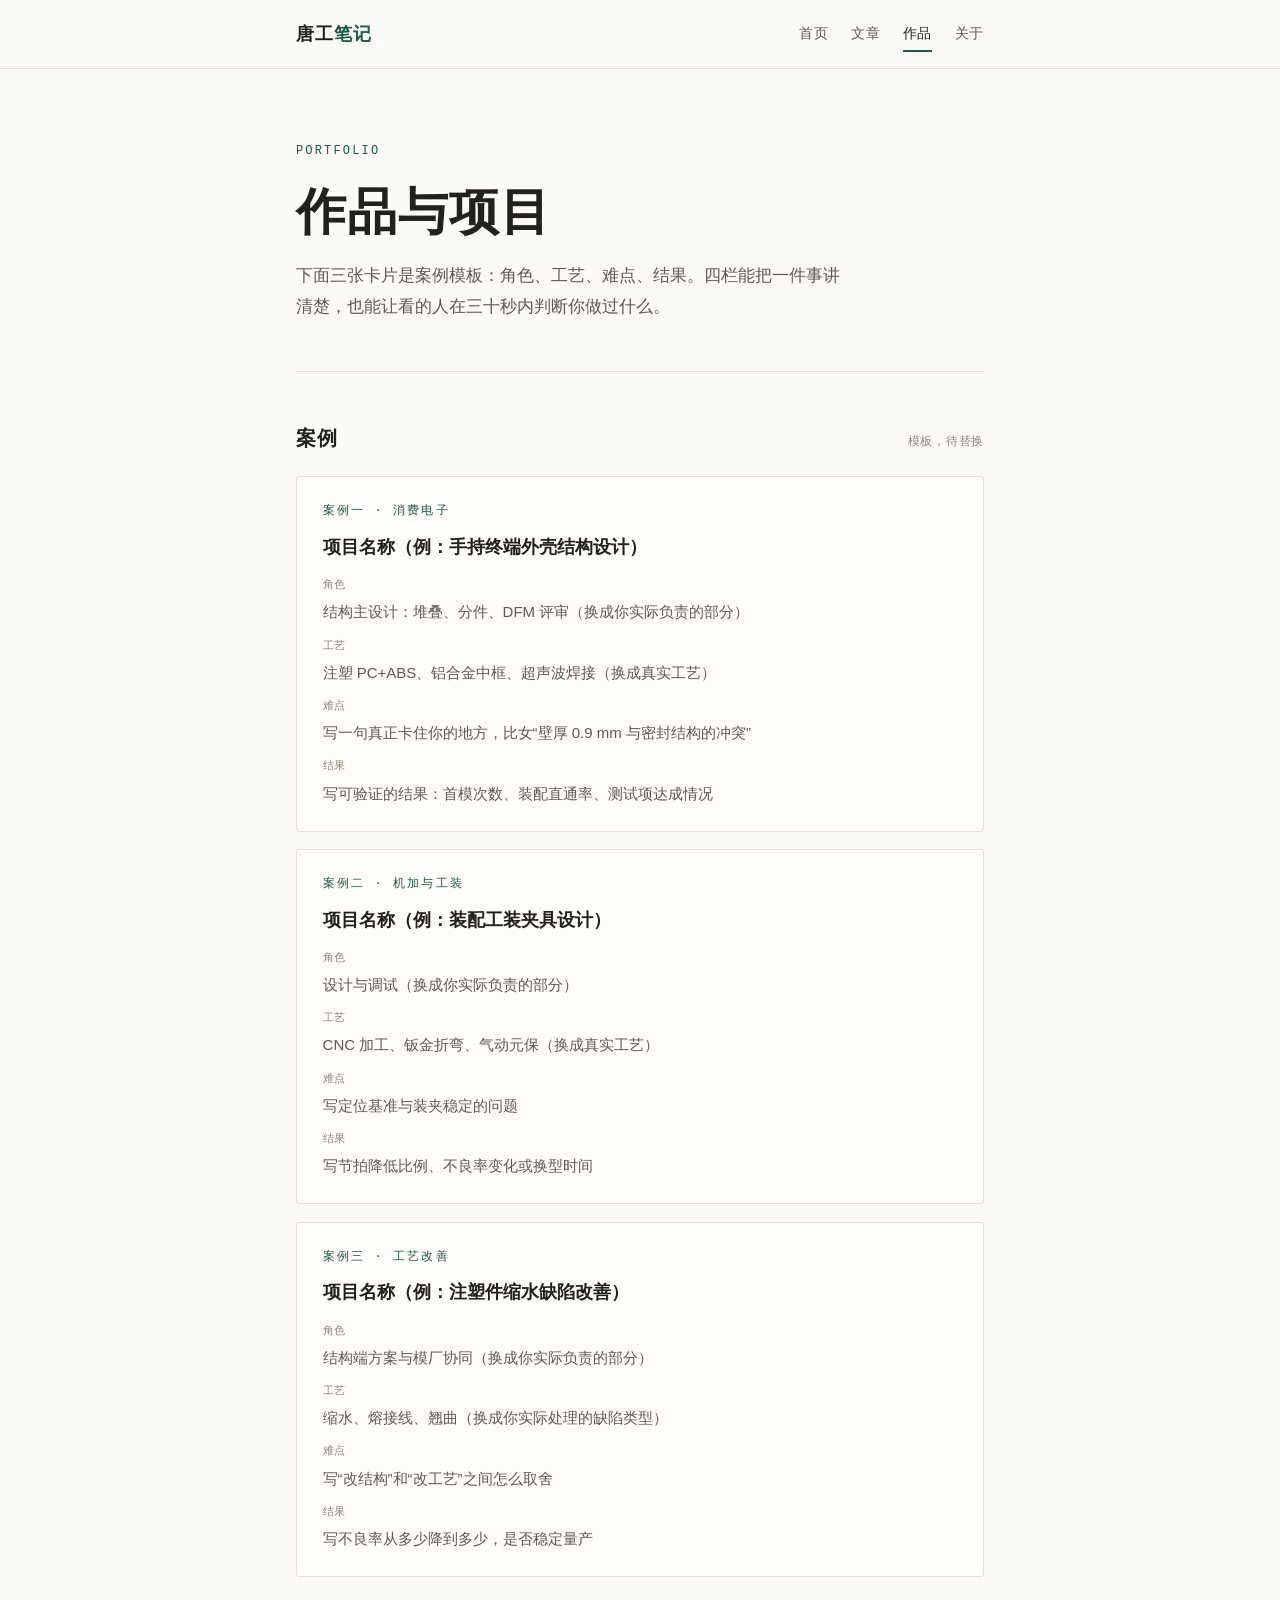
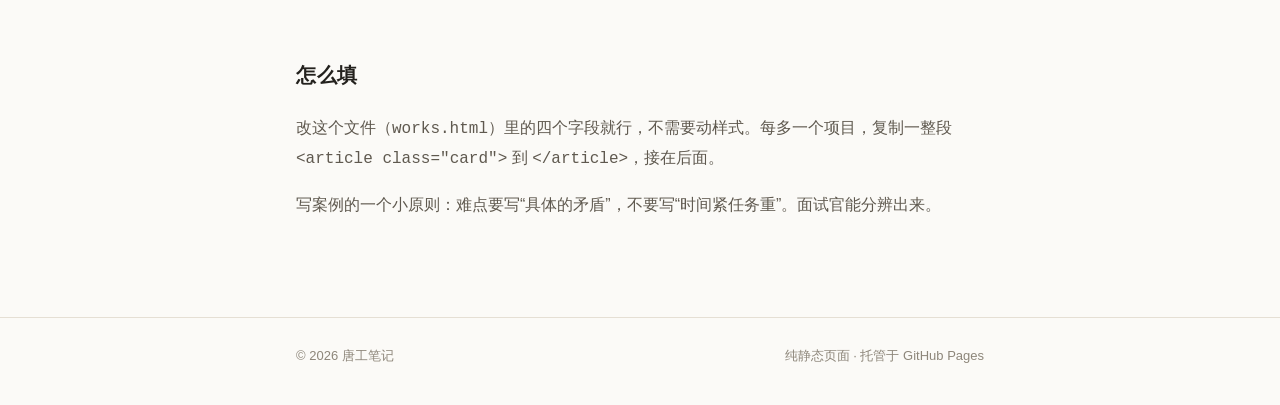
==== works.html @ 113ba705 "新增作品页、关于页与 404 页" ====
<!DOCTYPE html>
<html lang="zh-CN">
<head>
  <meta charset="utf-8">
  <meta name="viewport" content="width=device-width, initial-scale=1">
  <title>作品 · 唐工笔记</title>
  <meta name="description" content="项目案例模板：角色、工艺、难点、结果。">
  <link rel="icon" href="assets/favicon.svg" type="image/svg+xml">
  <link rel="stylesheet" href="assets/style.css">
</head>
<body>
  <header class="site-header">
    <div class="wrap">
      <a class="brand" href="index.html">唐工<span>笔记</span></a>
      <nav class="nav">
        <a href="index.html">首页</a>
        <a href="writing.html">文章</a>
        <a class="on" href="works.html">作品</a>
        <a href="about.html">关于</a>
      </nav>
    </div>
  </header>

  <main class="wrap">
    <section class="hero">
      <p class="kicker">Portfolio</p>
      <h1>作品与项目</h1>
      <p class="lede">下面三张卡片是案例模板：角色、工艺、难点、结果。四栏能把一件事讲清楚，也能让看的人在三十秒内判断你做过什么。</p>
    </section>

    <section class="section">
      <div class="section-head">
        <h2>案例</h2>
        <span style="font-family:var(--mono);font-size:.75rem;color:var(--ink-faint);letter-spacing:.06em">模板，待替换</span>
      </div>
      <div class="cards">
        <article class="card">
          <p class="kicker">案例一 · 消费电子</p>
          <h3>项目名称（例：手持终端外壳结构设计）</h3>
          <dl>
            <dt>角色</dt>
            <dd>结构主设计：堆叠、分件、DFM 评审（换成你实际负责的部分）</dd>
            <dt>工艺</dt>
            <dd>注塑 PC+ABS、铝合金中框、超声波焊接（换成真实工艺）</dd>
            <dt>难点</dt>
            <dd>写一句真正卡住你的地方，比女“壁厚 0.9 mm 与密封结构的冲突”</dd>
            <dt>结果</dt>
            <dd>写可验证的结果：首模次数、装配直通率、测试项达成情况</dd>
          </dl>
        </article>

        <article class="card">
          <p class="kicker">案例二 · 机加与工装</p>
          <h3>项目名称（例：装配工装夹具设计）</h3>
          <dl>
            <dt>角色</dt>
            <dd>设计与调试（换成你实际负责的部分）</dd>
            <dt>工艺</dt>
            <dd>CNC 加工、钣金折弯、气动元保（换成真实工艺）</dd>
            <dt>难点</dt>
            <dd>写定位基准与装夹稳定的问题</dd>
            <dt>结果</dt>
            <dd>写节拍降低比例、不良率变化或换型时间</dd>
          </dl>
        </article>

        <article class="card">
          <p class="kicker">案例三 · 工艺改善</p>
          <h3>项目名称（例：注塑件缩水缺陷改善）</h3>
          <dl>
            <dt>角色</dt>
            <dd>结构端方案与模厂协同（换成你实际负责的部分）</dd>
            <dt>工艺</dt>
            <dd>缩水、熔接线、翘曲（换成你实际处理的缺陷类型）</dd>
            <dt>难点</dt>
            <dd>写“改结构”和“改工艺”之间怎么取舍</dd>
            <dt>结果</dt>
            <dd>写不良率从多少降到多少，是否稳定量产</dd>
          </dl>
        </article>
      </div>
    </section>

    <section class="section">
      <div class="section-head">
        <h2>怎么填</h2>
      </div>
      <div class="simple">
        <p>改这个文件（<code>works.html</code>）里的四个字段就行，不需要动样式。每多一个项目，复制一整段 <code>&lt;article class="card"&gt;</code> 到 <code>&lt;/article&gt;</code>，接在后面。</p>
        <p>写案例的一个小原则：难点要写“具体的矛盾”，不要写“时间紧任务重”。面试官能分辨出来。</p>
      </div>
    </section>
  </main>

  <footer class="site-footer">
    <div class="wrap">
      <span>© 2026 唐工笔记</span>
      <span>纯静态页面 · 托管于 GitHub Pages</span>
    </div>
  </footer>
</body>
</html>
---- assets/style.css ----
/* 唐工笔记 —— 全站样式，零依赖 */

:root {
  --bg: #fbfaf7;
  --bg-sink: #f2efe8;
  --card: #fffdf9;
  --ink: #23211d;
  --ink-soft: #5f594f;
  --ink-faint: #8d867a;
  --rule: #e5dfd4;
  --accent: #1b5a4b;
  --accent-wash: #edf2ef;
  --serif: "Songti SC", "STSong", SimSun, "Noto Serif SC", Georgia, "Times New Roman", serif;
  --sans: -apple-system, BlinkMacSystemFont, "PingFang SC", "Hiragino Sans GB", "Microsoft YaHei", "Segoe UI", Roboto, sans-serif;
  --mono: ui-monospace, SFMono-Regular, "SF Mono", Menlo, Consolas, "Liberation Mono", monospace;
}

*, *::before, *::after { box-sizing: border-box; }

html { -webkit-text-size-adjust: 100%; }

body {
  margin: 0;
  background: var(--bg);
  color: var(--ink);
  font-family: var(--sans);
  font-size: 16px;
  line-height: 1.8;
  -webkit-font-smoothing: antialiased;
  text-rendering: optimizeLegibility;
}

a { color: inherit; text-decoration: none; }
img { max-width: 100%; height: auto; }

::selection { background: var(--accent-wash); }

.wrap {
  width: 100%;
  max-width: 46rem;
  margin: 0 auto;
  padding: 0 1.5rem;
}

/* ---------- 页头 ---------- */
.site-header {
  position: sticky;
  top: 0;
  z-index: 20;
  background: rgba(251, 250, 247, 0.92);
  backdrop-filter: blur(8px);
  -webkit-backdrop-filter: blur(8px);
  border-bottom: 1px solid var(--rule);
}
.site-header .wrap {
  display: flex;
  align-items: center;
  justify-content: space-between;
  gap: 1.5rem;
  min-height: 4.25rem;
}
.brand {
  font-family: var(--serif);
  font-size: 1.125rem;
  font-weight: 600;
  letter-spacing: 0.06em;
  white-space: nowrap;
}
.brand span { color: var(--accent); }

.nav {
  display: flex;
  gap: 1.4rem;
  font-size: 0.875rem;
  letter-spacing: 0.05em;
  color: var(--ink-soft);
}
.nav a { position: relative; padding: 0.25rem 0; }
.nav a:hover { color: var(--ink); }
.nav a.on { color: var(--ink); }
.nav a.on::after {
  content: "";
  position: absolute;
  left: 0;
  right: 0;
  bottom: -1px;
  height: 2px;
  background: var(--accent);
}

/* ---------- 首屏 ---------- */
.hero {
  padding: 4.5rem 0 3rem;
  border-bottom: 1px solid var(--rule);
}
.kicker {
  font-family: var(--mono);
  font-size: 0.75rem;
  letter-spacing: 0.18em;
  text-transform: uppercase;
  color: var(--accent);
  margin: 0 0 1.15rem;
}
.hero h1 {
  font-family: var(--serif);
  font-size: clamp(2.1rem, 5.6vw, 3.1rem);
  font-weight: 600;
  line-height: 1.3;
  letter-spacing: 0.02em;
  margin: 0 0 1rem;
}
.lede {
  font-size: 1.0625rem;
  color: var(--ink-soft);
  max-width: 34rem;
  margin: 0;
}

/* ---------- 分组 ---------- */
.section { padding: 3rem 0 1rem; }
.section-head {
  display: flex;
  align-items: baseline;
  justify-content: space-between;
  gap: 1rem;
  margin-bottom: 1.3rem;
}
.section-head h2 {
  font-family: var(--serif);
  font-size: 1.25rem;
  font-weight: 600;
  letter-spacing: 0.03em;
  margin: 0;
}
.section-head a {
  font-family: var(--mono);
  font-size: 0.75rem;
  letter-spacing: 0.08em;
  color: var(--ink-faint);
  white-space: nowrap;
}
.section-head a:hover { color: var(--accent); }

/* ---------- 文章列表 ---------- */
.posts { list-style: none; margin: 0; padding: 0; }
.posts li {
  display: grid;
  grid-template-columns: 6.5rem 1fr;
  gap: 1.25rem;
  padding: 1.2rem 0;
  border-bottom: 1px solid var(--rule);
  align-items: start;
}
.posts .date {
  font-family: var(--mono);
  font-size: 0.75rem;
  color: var(--ink-faint);
  padding-top: 0.4rem;
  letter-spacing: 0.02em;
  font-variant-numeric: tabular-nums;
}
.posts .t {
  font-family: var(--serif);
  font-size: 1.1875rem;
  line-height: 1.5;
  display: inline-block;
}
.posts .t:hover { color: var(--accent); }
.posts p {
  margin: 0.4rem 0 0;
  font-size: 0.9375rem;
  color: var(--ink-soft);
  line-height: 1.75;
}

.tag {
  display: inline-block;
  font-family: var(--mono);
  font-size: 0.6875rem;
  letter-spacing: 0.05em;
  color: var(--accent);
  background: var(--accent-wash);
  border-radius: 2px;
  padding: 0.05rem 0.4rem;
  margin-left: 0.4rem;
  vertical-align: 0.1em;
  white-space: nowrap;
}

/* ---------- 正文 ---------- */
.article { padding: 3.25rem 0 1rem; }
.article header {
  border-bottom: 1px solid var(--rule);
  padding-bottom: 1.6rem;
  margin-bottom: 2.2rem;
}
.article h1 {
  font-family: var(--serif);
  font-size: clamp(1.7rem, 4.2vw, 2.25rem);
  font-weight: 600;
  line-height: 1.45;
  letter-spacing: 0.01em;
  margin: 0.75rem 0 0.9rem;
}
.meta {
  font-family: var(--mono);
  font-size: 0.75rem;
  color: var(--ink-faint);
  letter-spacing: 0.04em;
  margin: 0;
}

.prose { font-size: 1.0625rem; line-height: 1.95; }
.prose > p { margin: 0 0 1.3rem; }
.prose h2 {
  font-family: var(--serif);
  font-size: 1.375rem;
  font-weight: 600;
  letter-spacing: 0.02em;
  margin: 2.6rem 0 0.9rem;
}
.prose h3 {
  font-size: 1.0625rem;
  font-weight: 600;
  margin: 1.9rem 0 0.6rem;
}
.prose ul, .prose ol { margin: 0 0 1.3rem; padding-left: 1.35rem; }
.prose li { margin: 0.35rem 0; }
.prose blockquote {
  margin: 1.7rem 0;
  padding: 0.95rem 1.2rem;
  background: var(--accent-wash);
  border-left: 2px solid var(--accent);
  color: var(--ink-soft);
  font-size: 0.9375rem;
  line-height: 1.85;
}
.prose blockquote p:last-child { margin: 0; }
.prose code {
  font-family: var(--mono);
  font-size: 0.875em;
  background: var(--bg-sink);
  padding: 0.12em 0.34em;
  border-radius: 2px;
}
.prose pre {
  background: var(--bg-sink);
  padding: 1rem 1.1rem;
  border-radius: 3px;
  overflow-x: auto;
  line-height: 1.65;
}
.prose pre code { background: none; padding: 0; }
.prose hr { border: none; border-top: 1px solid var(--rule); margin: 2.2rem 0; }

.post-foot {
  margin-top: 3rem;
  padding-top: 1.4rem;
  border-top: 1px solid var(--rule);
  display: flex;
  justify-content: space-between;
  gap: 1rem;
  font-size: 0.875rem;
}
.back { color: var(--ink-soft); }
.back:hover { color: var(--accent); }

/* ---------- 卡片 ---------- */
.cards { display: grid; gap: 1.1rem; padding-bottom: 1rem; }
.card {
  border: 1px solid var(--rule);
  background: var(--card);
  border-radius: 3px;
  padding: 1.5rem 1.6rem;
}
.card .kicker { margin-bottom: 0.5rem; }
.card h3 {
  font-family: var(--serif);
  font-size: 1.125rem;
  font-weight: 600;
  margin: 0 0 0.8rem;
}
.card dl { margin: 0; }
.card dt {
  font-family: var(--mono);
  font-size: 0.6875rem;
  letter-spacing: 0.08em;
  color: var(--ink-faint);
  margin-top: 0.7rem;
}
.card dd { margin: 0.15rem 0 0; font-size: 0.9375rem; color: var(--ink-soft); }

.simple { font-size: 1rem; color: var(--ink-soft); }
.simple p { margin: 0 0 1.1rem; }
.simple a { color: var(--accent); text-decoration: underline; text-underline-offset: 3px; }

/* ---------- 页脚 ---------- */
.site-footer {
  margin-top: 4rem;
  border-top: 1px solid var(--rule);
  padding: 1.6rem 0 2.5rem;
  font-size: 0.8125rem;
  color: var(--ink-faint);
}
.site-footer .wrap {
  display: flex;
  justify-content: space-between;
  gap: 1rem;
  flex-wrap: wrap;
}
.site-footer a:hover { color: var(--accent); }

/* ---------- 小屏 ---------- */
@media (max-width: 640px) {
  .wrap { padding: 0 1.15rem; }
  .site-header .wrap {
    flex-direction: column;
    align-items: flex-start;
    justify-content: center;
    min-height: 0;
    padding: 0.85rem 0;
    gap: 0.45rem;
  }
  .nav { gap: 1.15rem; font-size: 0.8125rem; }
  .hero { padding: 2.6rem 0 2rem; }
  .posts li { grid-template-columns: 1fr; gap: 0.2rem; }
  .posts .date { padding-top: 0; }
  .article { padding: 2.4rem 0 1rem; }
  .card { padding: 1.25rem 1.2rem; }
}
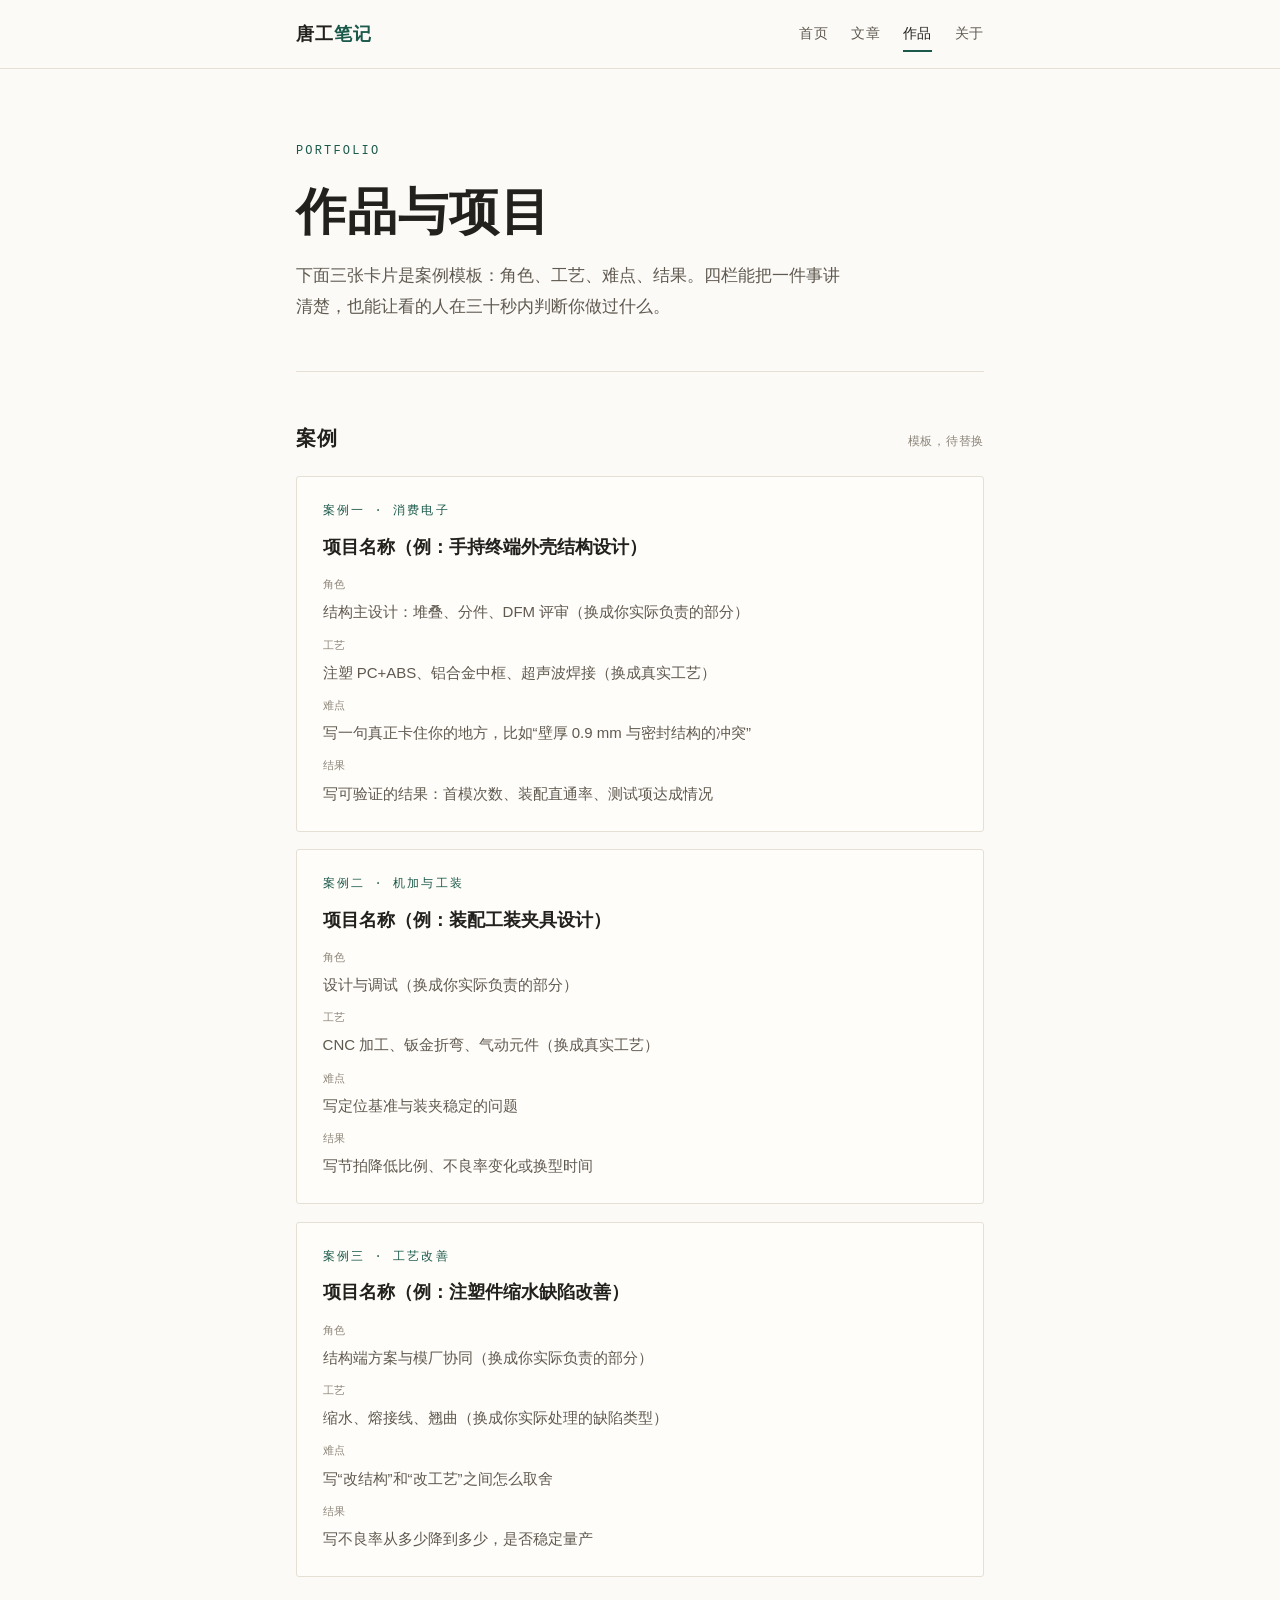
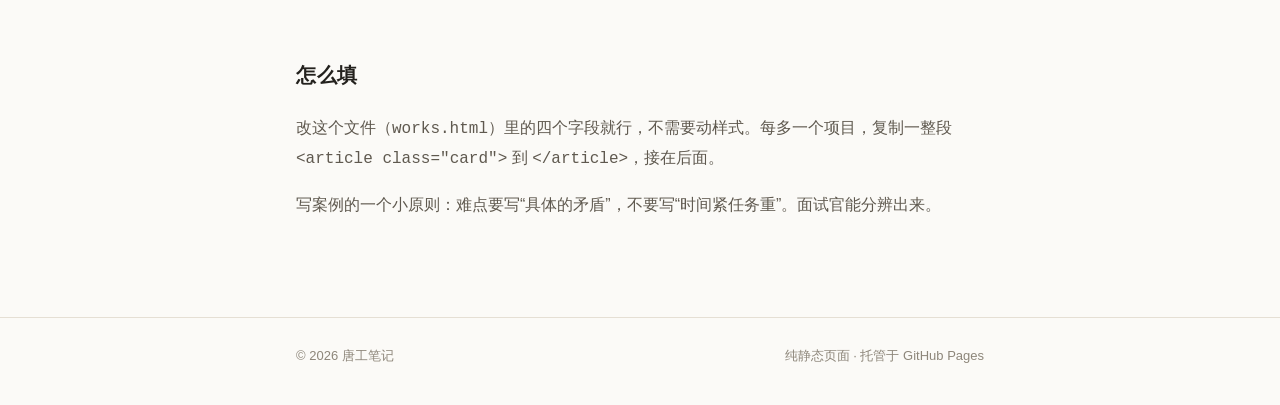
==== commit c936d28c: "修正作品页两处错字" ====
--- a/works.html
+++ b/works.html
@@ -43,7 +43,7 @@
             <dt>工艺</dt>
             <dd>注塑 PC+ABS、铝合金中框、超声波焊接（换成真实工艺）</dd>
             <dt>难点</dt>
-            <dd>写一句真正卡住你的地方，比女“壁厚 0.9 mm 与密封结构的冲突”</dd>
+            <dd>写一句真正卡住你的地方，比如“壁厚 0.9 mm 与密封结构的冲突”</dd>
             <dt>结果</dt>
             <dd>写可验证的结果：首模次数、装配直通率、测试项达成情况</dd>
           </dl>
@@ -56,7 +56,7 @@
             <dt>角色</dt>
             <dd>设计与调试（换成你实际负责的部分）</dd>
             <dt>工艺</dt>
-            <dd>CNC 加工、钣金折弯、气动元保（换成真实工艺）</dd>
+            <dd>CNC 加工、钣金折弯、气动元件（换成真实工艺）</dd>
             <dt>难点</dt>
             <dd>写定位基准与装夹稳定的问题</dd>
             <dt>结果</dt>
